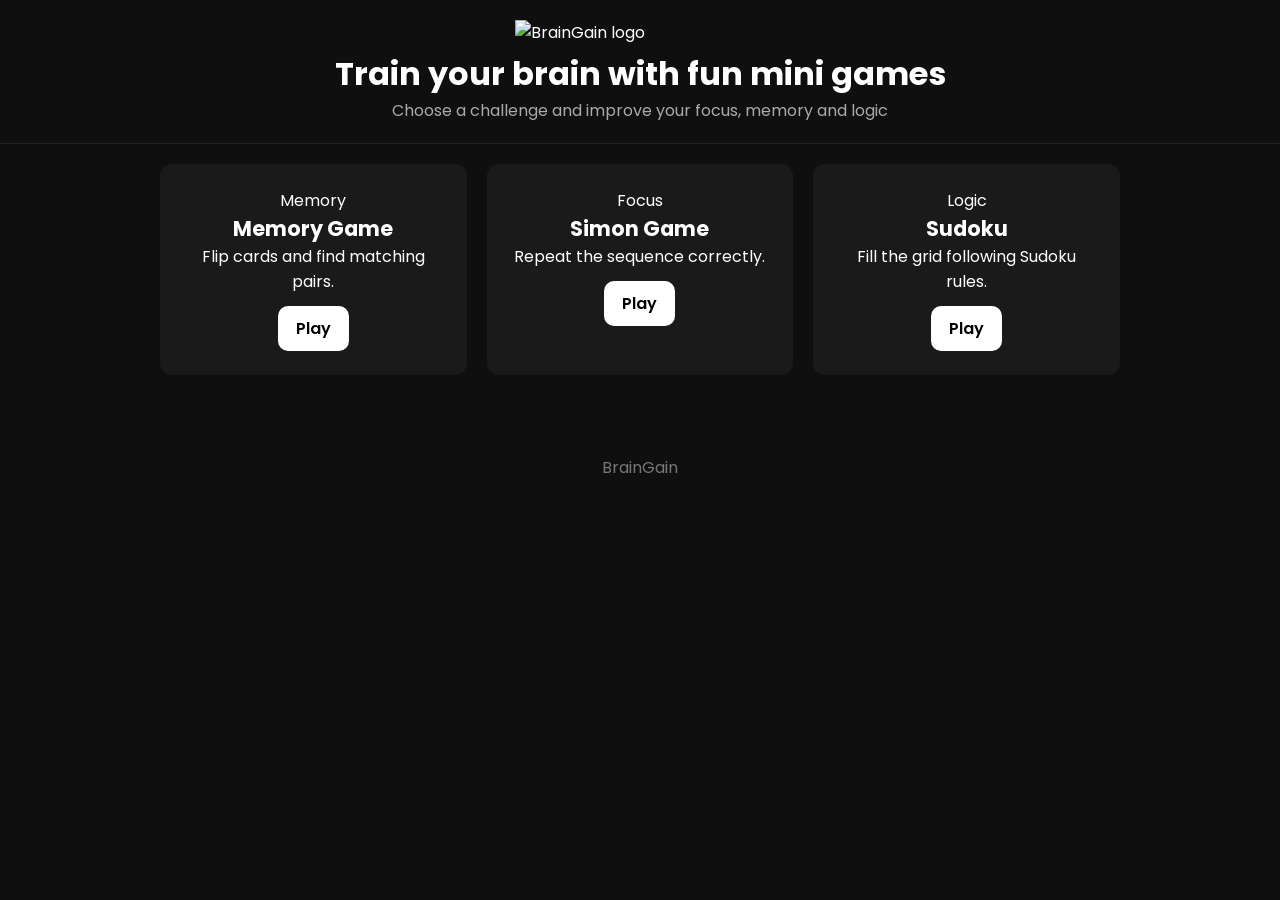
==== index.html @ aabb0043 "Fix typo in slogan text Corrected a typo in the slogan text from 'imrpve' to 'improve'." ====
<!DOCTYPE html>
<html lang="en">
    <head>
        <meta charset="UTF-8">
        <meta name="viewport" content="width=device-width, initial-scale=1.0">
        <title>BrainGain</title>

        <!--CSS-->
        <link rel="stylesheet" href="styles.css">

        <!--PWA-->
        <link rel="manifest" href="manifest.json">  
    </head>
    <body>
        <header class="header">
            <img src="images/logo.png" class="logo-img" alt="BrainGain logo">
            <h1 class="hero-title"> Train your brain with fun mini games </h1>
            <p class="slogan"> Choose a challenge and improve your focus, memory and logic </p>
        </header>

    

        <main class="container">

            <section class="card">
            <span class="tag">Memory</span>
            <h2>Memory Game</h2>
            <p>Flip cards and find matching pairs.</p>
            <a href="memory/memory.html" class="play-btn">Play</a>
        </section>

        <section class="card">
            <span class="tag">Focus</span>
            <h2>Simon Game</h2>
            <p>Repeat the sequence correctly.</p>
            <a href="simon/simon.html" class="play-btn">Play</a>
        </section>

        <section class="card">
            <span class="tag">Logic</span>
            <h2>Sudoku</h2>
            <p>Fill the grid following Sudoku rules.</p>
            <a href="sudoku/sudoku.html" class="play-btn">Play</a>
        </section>

        </main>

        <footer class="footer">
            <p>BrainGain</p>
        </footer>

        <script>
        if ('serviceWorker' in navigator) {
            navigator.serviceWorker.register('service-worker.js');
        }
        </script>


        <script>
        window.addEventListener('load', () => {
            document.body.classList.add('loaded');
        });    
        </script>

    </body>
</html>
---- styles.css ----
@import url('https://fonts.googleapis.com/css2?family=Poppins:wght@300;400;600&display=swap');

* {
    margin: 0;
    padding: 0;
    box-sizing: border-box;
}

body {
    font-family: 'Poppins', sans-serif;
    background: #0f0f0f;
    color: #ffffff;
    opacity: 0;
}

.header {
    width: 100%;
    padding: 20px 0;
    display: flex;
    flex-direction: column;
    justify-content: center;
    align-items: center;
    border-bottom: 1px solid #222;
}

.logo-img {
    width: 250px;
    margin-bottom: 5px;
}

.slogan {
    color: #aaa;
}


.container {
    display: grid;
    grid-template-columns: repeat(auto-fit, minmax(250px, 1fr));
    gap: 20px;
    padding: 20px;
    max-width: 1000px;
    margin: auto;
}

.card {
    background: #1a1a1a;
    border-radius: 12px;
    padding: 1.5rem;
    text-align: center;
    transition: 0.3s;
    opacity: 0;
    transform: translateY(10px);
    box-shadow: 0 0 0 rgba(0,0,0,0);
}

.card h2 {
    font-size: 1.2rem;
}

.card:hover {
    transform: translateY(0);
    background: #222;
    box-shadow: 0 0px 15px rgba(255,255,255,0.1);
}

.card-link {
    text-decoration: none;
    color:#aaa;
}

.card-link:hover h2 {
    color: #ccc;
    font-size: 1.4rem;
}

.play-btn {
  display: inline-block;
  margin-top: 12px;
  padding: 10px 18px;
  background: #ffffff;
  color: #000000;
  text-decoration: none;
  border-radius: 10px;
  font-weight: 600;
  transition: 0.3s ease;
}

.play-btn:hover {
  background: #d9d9d9;
  transform: translateY(-2px);
}

.badge {
    display: inline-block;
    margin-top: 10px;
    padding: 5px 10px;
    background: white;
    color: black;
    border-radius: 8px;
    font-size: 0.8rem;
}

.footer {
    text-align: center;
    margin-top: 40px;
    padding: 20px;
    display:flex;
    flex-direction: column;
    align-items:center;
    gap: 8px;
    color: #777;
}


body.loaded {
    opacity: 1;
    transition: opacity 0.6s ease;
}


body.loaded .card {
    opacity: 1;
    transform: translateY(0);
    transition: 0.6s ease;
}


body.loaded .card:nth-child(1) {transition-delay: 0.2s; }
body.loaded .card:nth-child(2) {transition-delay: 0.4s; }
body.loaded .card:nth-child(3) {transition-delay: 0.6s; }

/* ===== NAVBAR ===== */
.nav {
  position: sticky;
  top: 0;
  z-index: 1000;
  background: rgba(10, 10, 10, 0.92);
  backdrop-filter: blur(10px);
  -webkit-backdrop-filter: blur(10px);
  display: flex;
  justify-content: space-between;
  align-items: center;
  padding: 10px 16px;
  border-bottom: 1px solid #2a2a2a;
  margin-bottom: 20px;
}

/* left side (logo) */
.nav-left {
  display: flex;
  align-items: center;
  gap: 8px;
}

.nav-logo {
  width: 28px;
  height: 28px;
}

.nav-title {
  font-weight: 600;
  font-size: 1rem;
  color: #ffffff;
}

/* links */
.nav-links {
  display: flex;
  gap: 16px;
  flex-wrap: wrap;
}

.nav a {
  text-decoration: none;
  color: #bbbbbb;
  font-weight: 500;
  font-size: 0.95rem;
  padding: 6px 10px;
  border-radius: 6px;
  position: relative;
  transition: 0.25s ease;
}

.nav a:hover {
  color: #ffffff;
  background: #1f1f1f;
}

/* underline animation */
.nav a::after {
  content: "";
  position: absolute;
  left: 8px;
  bottom: 2px;
  width: calc(100% - 16px);
  height: 2px;
  background: #ffffff;
  transform: scaleX(0);
  transform-origin: left;
  transition: transform 0.25s ease;
}

.nav a:hover::after,
.nav a.active::after {
  transform: scaleX(1);
}

.nav a.active {
  color: #ffffff;
}

/* mobile */
@media (max-width: 600px) {
  .nav {
    flex-direction: column;
    gap: 8px;
  }

  .nav-links {
    justify-content: center;
  }
}


/*phones*/
@media (max-width: 480px) {
    body {
        padding: 0.5rem;

    }
    .logo-img {
        width: 160px;
    }

    .container {
        padding: 10px;
        gap: 15px;
    }

    .card {
        padding: 1rem;
    }

    .card h2 {
        font-size: 1.1rem;
    }

    .badge {
        font-size: 0.75rem;
        padding: 4px 8px;
    }
}

/*tablets*/
@media (max-width: 900px) and (min-width: 481px) {
    .container {
        padding: 15px;
        gap: 18px;
        max-width: 900px;
    }

    .card {
        padding: 1.2rem;
    }

    .card h2 {
        font-size: 1.2rem;
    }
}

/*desktop scaling*/
@media (min-width: 901px) {
    .card h2 {
        font-size: 1.3rem;
    }
}
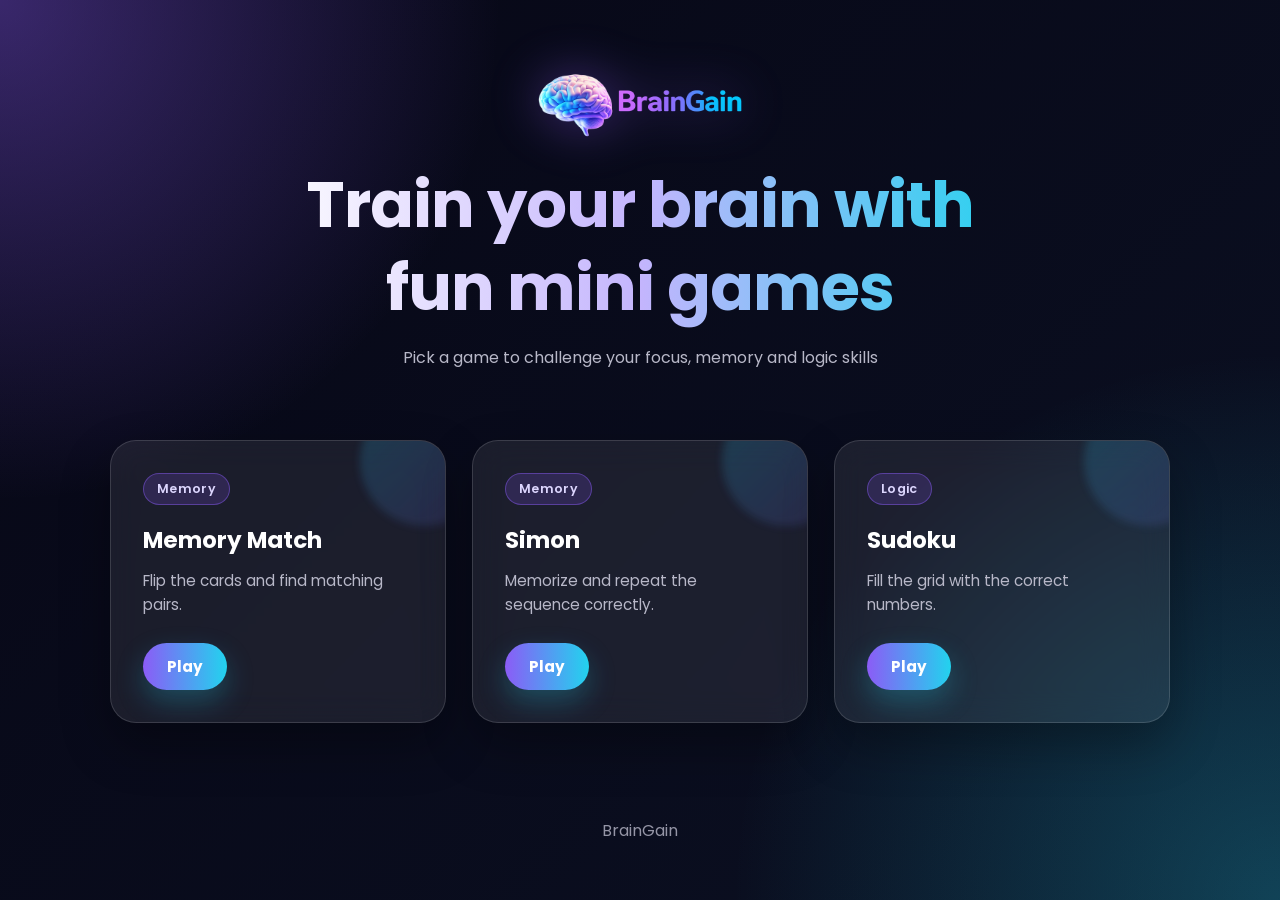
==== commit 40d2b21f: "Merge branch 'main' of BrainGain" ====
--- a/index.html
+++ b/index.html
@@ -14,32 +14,30 @@
     <body>
         <header class="header">
             <img src="images/logo.png" class="logo-img" alt="BrainGain logo">
-            <h1 class="hero-title"> Train your brain with fun mini games </h1>
-            <p class="slogan"> Choose a challenge and improve your focus, memory and logic </p>
-        </header>
-
-    
+            <h1 class="hero-title"> Train your brain with fun mini games</h1>
+            <p class="slogan">Pick a game to challenge your focus, memory and logic skills</p>
+				</header>
 
         <main class="container">
 
             <section class="card">
             <span class="tag">Memory</span>
-            <h2>Memory Game</h2>
-            <p>Flip cards and find matching pairs.</p>
+            <h2>Memory Match</h2>
+            <p>Flip the cards and find matching pairs.</p>
             <a href="memory/memory.html" class="play-btn">Play</a>
         </section>
 
         <section class="card">
-            <span class="tag">Focus</span>
-            <h2>Simon Game</h2>
-            <p>Repeat the sequence correctly.</p>
+            <span class="tag">Memory</span>
+            <h2>Simon</h2>
+            <p>Memorize and repeat the sequence correctly.</p>
             <a href="simon/simon.html" class="play-btn">Play</a>
         </section>
 
         <section class="card">
             <span class="tag">Logic</span>
             <h2>Sudoku</h2>
-            <p>Fill the grid following Sudoku rules.</p>
+            <p>Fill the grid with the correct numbers.</p>
             <a href="sudoku/sudoku.html" class="play-btn">Play</a>
         </section>
 
--- a/styles.css
+++ b/styles.css
@@ -1,4 +1,15 @@
-@import url('https://fonts.googleapis.com/css2?family=Poppins:wght@300;400;600&display=swap');
+@import url('https://fonts.googleapis.com/css2?family=Poppins:wght@300;400;500;600;700&display=swap');
+
+:root {
+    --bg: #070716;
+    --card-bg: rgba(255, 255, 255, 0.08);
+    --card-border: rgba(255, 255, 255, 0.14);
+    --text: #ffffff;
+    --muted: #b8b8c8;
+    --purple: #8b5cf6;
+    --cyan: #22d3ee;
+    --pink: #ec4899;
+}
 
 * {
     margin: 0;
@@ -7,270 +18,280 @@
 }
 
 body {
+    min-height: 100vh;
     font-family: 'Poppins', sans-serif;
-    background: #0f0f0f;
-    color: #ffffff;
-    opacity: 0;
-}
-
+    color: var(--text);
+    background:
+        radial-gradient(circle at top left, rgba(139, 92, 246, 0.38), transparent 32%),
+        radial-gradient(circle at bottom right, rgba(34, 211, 238, 0.26), transparent 35%),
+        linear-gradient(135deg, #070716 0%, #0b1022 100%);
+}
+
+/* HEADER */
 .header {
     width: 100%;
-    padding: 20px 0;
+    padding: 55px 20px 35px;
     display: flex;
     flex-direction: column;
     justify-content: center;
     align-items: center;
-    border-bottom: 1px solid #222;
+    text-align: center;
 }
 
 .logo-img {
-    width: 250px;
-    margin-bottom: 5px;
+    width: 220px;
+    margin-bottom: 16px;
+    filter: drop-shadow(0 0 25px rgba(139, 92, 246, 0.45));
+}
+
+.hero-title {
+    max-width: 760px;
+    font-size: clamp(2rem, 5vw, 4rem);
+    line-height: 1.3;
+    font-weight: 700;
+    letter-spacing: -1px;
+    background: linear-gradient(90deg, #ffffff, #c4b5fd, #22d3ee);
+    -webkit-background-clip: text;
+    background-clip: text;
+    -webkit-text-fill-color: transparent;
+    color: transparent;
 }
 
 .slogan {
-    color: #aaa;
-}
-
-
+    margin-top: 16px;
+    max-width: 620px;
+    color: var(--muted);
+    font-size: 1rem;
+}
+
+/* CARDS CONTAINER */
 .container {
     display: grid;
-    grid-template-columns: repeat(auto-fit, minmax(250px, 1fr));
-    gap: 20px;
-    padding: 20px;
-    max-width: 1000px;
-    margin: auto;
-}
-
+    grid-template-columns: repeat(auto-fit, minmax(260px, 1fr));
+    gap: 26px;
+    max-width: 1100px;
+    margin: 0 auto;
+    padding: 35px 20px 70px;
+}
+
+/* CARD */
 .card {
-    background: #1a1a1a;
-    border-radius: 12px;
-    padding: 1.5rem;
+    position: relative;
+    overflow: hidden;
+    min-height: 250px;
+    padding: 2rem;
+    border-radius: 26px;
+    background: var(--card-bg);
+    border: 1px solid var(--card-border);
+    backdrop-filter: blur(16px);
+    -webkit-backdrop-filter: blur(16px);
+    box-shadow: 0 22px 50px rgba(0, 0, 0, 0.32);
+    transition: transform 0.3s ease, box-shadow 0.3s ease, border-color 0.3s ease;
+}
+
+.card::before {
+    content: "";
+    position: absolute;
+    inset: 0;
+    background: linear-gradient(135deg, rgba(139, 92, 246, 0.25), transparent 55%);
+    opacity: 0;
+    transition: opacity 0.3s ease;
+}
+
+.card::after {
+    content: "";
+    position: absolute;
+    width: 130px;
+    height: 130px;
+    right: -45px;
+    top: -45px;
+    border-radius: 50%;
+    background: linear-gradient(135deg, rgba(34, 211, 238, 0.35), rgba(139, 92, 246, 0.25));
+    filter: blur(4px);
+    opacity: 0.55;
+}
+
+.card:hover {
+    transform: translateY(-10px);
+    border-color: rgba(139, 92, 246, 0.7);
+    box-shadow: 0 28px 65px rgba(139, 92, 246, 0.22);
+}
+
+.card:hover::before {
+    opacity: 1;
+}
+
+.card h2,
+.card p,
+.card a,
+.card span {
+    position: relative;
+    z-index: 1;
+}
+
+.card h2 {
+    margin-top: 18px;
+    margin-bottom: 12px;
+    font-size: 1.45rem;
+    font-weight: 700;
+}
+
+.card p {
+    color: var(--muted);
+    line-height: 1.6;
+    font-size: 0.95rem;
+}
+
+.tag {
+    display: inline-block;
+    padding: 6px 13px;
+    border-radius: 999px;
+    background: rgba(139, 92, 246, 0.18);
+    color: #ddd6fe;
+    border: 1px solid rgba(139, 92, 246, 0.45);
+    font-size: 0.78rem;
+    font-weight: 600;
+    letter-spacing: 0.3px;
+}
+
+/* BUTTON */
+.play-btn {
+    display: inline-block;
+    margin-top: 25px;
+    padding: 12px 24px;
+    border-radius: 999px;
+    background: linear-gradient(90deg, var(--purple), var(--cyan));
+    color: #ffffff;
+    text-decoration: none;
+    font-weight: 700;
+    font-size: 0.95rem;
+    box-shadow: 0 12px 28px rgba(34, 211, 238, 0.25);
+    transition: transform 0.25s ease, box-shadow 0.25s ease, background 0.25s ease;
+}
+
+.play-btn:hover {
+    transform: translateY(-3px);
+    background: linear-gradient(90deg, var(--cyan), var(--purple));
+    box-shadow: 0 16px 38px rgba(139, 92, 246, 0.38);
+}
+
+/* FOOTER */
+.footer {
     text-align: center;
-    transition: 0.3s;
-    opacity: 0;
-    transform: translateY(10px);
-    box-shadow: 0 0 0 rgba(0,0,0,0);
-}
-
-.card h2 {
-    font-size: 1.2rem;
-}
-
-.card:hover {
-    transform: translateY(0);
-    background: #222;
-    box-shadow: 0 0px 15px rgba(255,255,255,0.1);
-}
+    padding: 25px 20px;
+    color: var(--muted);
+    opacity: 0.8;
+}
+
 
 .card-link {
     text-decoration: none;
-    color:#aaa;
-}
-
-.card-link:hover h2 {
-    color: #ccc;
-    font-size: 1.4rem;
-}
-
-.play-btn {
-  display: inline-block;
-  margin-top: 12px;
-  padding: 10px 18px;
-  background: #ffffff;
-  color: #000000;
-  text-decoration: none;
-  border-radius: 10px;
-  font-weight: 600;
-  transition: 0.3s ease;
-}
-
-.play-btn:hover {
-  background: #d9d9d9;
-  transform: translateY(-2px);
-}
+    color: inherit;
+}
+
 
 .badge {
     display: inline-block;
     margin-top: 10px;
-    padding: 5px 10px;
-    background: white;
-    color: black;
-    border-radius: 8px;
+    padding: 6px 12px;
+    background: rgba(255, 255, 255, 0.12);
+    color: white;
+    border-radius: 999px;
     font-size: 0.8rem;
 }
 
-.footer {
-    text-align: center;
-    margin-top: 40px;
-    padding: 20px;
-    display:flex;
-    flex-direction: column;
-    align-items:center;
-    gap: 8px;
-    color: #777;
-}
-
-
-body.loaded {
-    opacity: 1;
-    transition: opacity 0.6s ease;
-}
-
-
-body.loaded .card {
-    opacity: 1;
-    transform: translateY(0);
-    transition: 0.6s ease;
-}
-
-
-body.loaded .card:nth-child(1) {transition-delay: 0.2s; }
-body.loaded .card:nth-child(2) {transition-delay: 0.4s; }
-body.loaded .card:nth-child(3) {transition-delay: 0.6s; }
-
-/* ===== NAVBAR ===== */
+/* NAVBAR - falls du sie auf anderen Seiten benutzt */
 .nav {
-  position: sticky;
-  top: 0;
-  z-index: 1000;
-  background: rgba(10, 10, 10, 0.92);
-  backdrop-filter: blur(10px);
-  -webkit-backdrop-filter: blur(10px);
-  display: flex;
-  justify-content: space-between;
-  align-items: center;
-  padding: 10px 16px;
-  border-bottom: 1px solid #2a2a2a;
-  margin-bottom: 20px;
-}
-
-/* left side (logo) */
+    position: sticky;
+    top: 0;
+    z-index: 1000;
+    background: rgba(7, 7, 22, 0.78);
+    backdrop-filter: blur(14px);
+    -webkit-backdrop-filter: blur(14px);
+    display: flex;
+    justify-content: space-between;
+    align-items: center;
+    padding: 14px 22px;
+    border-bottom: 1px solid rgba(255, 255, 255, 0.1);
+}
+
 .nav-left {
-  display: flex;
-  align-items: center;
-  gap: 8px;
+    display: flex;
+    align-items: center;
+    gap: 10px;
 }
 
 .nav-logo {
-  width: 28px;
-  height: 28px;
+    width: 32px;
+    height: 32px;
 }
 
 .nav-title {
-  font-weight: 600;
-  font-size: 1rem;
-  color: #ffffff;
-}
-
-/* links */
+    font-weight: 700;
+    color: white;
+}
+
 .nav-links {
-  display: flex;
-  gap: 16px;
-  flex-wrap: wrap;
+    display: flex;
+    gap: 14px;
+    flex-wrap: wrap;
 }
 
 .nav a {
-  text-decoration: none;
-  color: #bbbbbb;
-  font-weight: 500;
-  font-size: 0.95rem;
-  padding: 6px 10px;
-  border-radius: 6px;
-  position: relative;
-  transition: 0.25s ease;
-}
-
-.nav a:hover {
-  color: #ffffff;
-  background: #1f1f1f;
-}
-
-/* underline animation */
-.nav a::after {
-  content: "";
-  position: absolute;
-  left: 8px;
-  bottom: 2px;
-  width: calc(100% - 16px);
-  height: 2px;
-  background: #ffffff;
-  transform: scaleX(0);
-  transform-origin: left;
-  transition: transform 0.25s ease;
-}
-
-.nav a:hover::after,
-.nav a.active::after {
-  transform: scaleX(1);
-}
-
+    text-decoration: none;
+    color: var(--muted);
+    font-weight: 500;
+    padding: 7px 12px;
+    border-radius: 999px;
+    transition: 0.25s ease;
+}
+
+.nav a:hover,
 .nav a.active {
-  color: #ffffff;
-}
-
-/* mobile */
+    color: white;
+    background: rgba(255, 255, 255, 0.1);
+}
+
+/* MOBILE */
 @media (max-width: 600px) {
-  .nav {
-    flex-direction: column;
-    gap: 8px;
-  }
-
-  .nav-links {
-    justify-content: center;
-  }
-}
-
-
-/*phones*/
-@media (max-width: 480px) {
-    body {
-        padding: 0.5rem;
-
-    }
+    .header {
+        padding: 42px 16px 25px;
+    }
+
     .logo-img {
-        width: 160px;
+        width: 155px;
+    }
+
+    .hero-title {
+        font-size: 2rem;
+    }
+
+    .slogan {
+        font-size: 0.9rem;
     }
 
     .container {
-        padding: 10px;
-        gap: 15px;
+        grid-template-columns: 1fr;
+        padding: 25px 15px 55px;
+        gap: 18px;
     }
 
     .card {
-        padding: 1rem;
+        min-height: 220px;
+        padding: 1.5rem;
+        border-radius: 22px;
     }
 
     .card h2 {
-        font-size: 1.1rem;
-    }
-
-    .badge {
-        font-size: 0.75rem;
-        padding: 4px 8px;
-    }
-}
-
-/*tablets*/
-@media (max-width: 900px) and (min-width: 481px) {
-    .container {
-        padding: 15px;
-        gap: 18px;
-        max-width: 900px;
-    }
-
-    .card {
-        padding: 1.2rem;
-    }
-
-    .card h2 {
-        font-size: 1.2rem;
-    }
-}
-
-/*desktop scaling*/
-@media (min-width: 901px) {
-    .card h2 {
-        font-size: 1.3rem;
-    }
-}
+        font-size: 1.25rem;
+    }
+
+    .nav {
+        flex-direction: column;
+        gap: 10px;
+    }
+
+    .nav-links {
+        justify-content: center;
+    }
+}
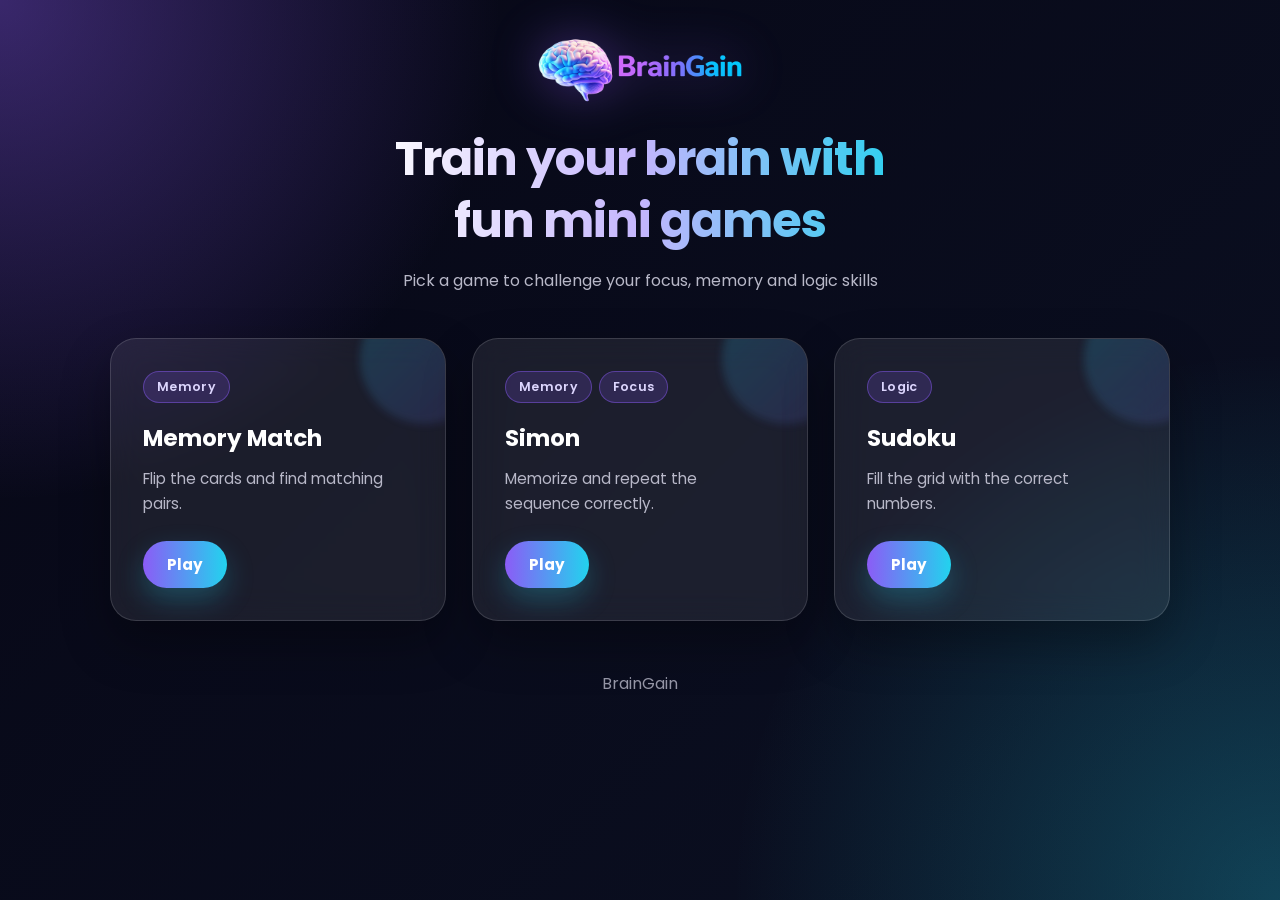
==== commit 4d0efc2d: "Optimize homepage for not having to scroll" ====
--- a/index.html
+++ b/index.html
@@ -28,7 +28,8 @@
         </section>
 
         <section class="card">
-            <span class="tag">Memory</span>
+						<span class="tag">Memory</span>
+						<span class="tag">Focus</span>
             <h2>Simon</h2>
             <p>Memorize and repeat the sequence correctly.</p>
             <a href="simon/simon.html" class="play-btn">Play</a>
--- a/styles.css
+++ b/styles.css
@@ -30,7 +30,7 @@
 /* HEADER */
 .header {
     width: 100%;
-    padding: 55px 20px 35px;
+    padding: 20px;
     display: flex;
     flex-direction: column;
     justify-content: center;
@@ -45,8 +45,8 @@
 }
 
 .hero-title {
-    max-width: 760px;
-    font-size: clamp(2rem, 5vw, 4rem);
+    max-width: 550px;
+    font-size: clamp(2rem, 5vw, 3rem);
     line-height: 1.3;
     font-weight: 700;
     letter-spacing: -1px;
@@ -71,7 +71,7 @@
     gap: 26px;
     max-width: 1100px;
     margin: 0 auto;
-    padding: 35px 20px 70px;
+    padding: 25px 20px 25px;
 }
 
 /* CARD */
@@ -146,6 +146,7 @@
     display: inline-block;
     padding: 6px 13px;
     border-radius: 999px;
+		margin-right: 3px;
     background: rgba(139, 92, 246, 0.18);
     color: #ddd6fe;
     border: 1px solid rgba(139, 92, 246, 0.45);
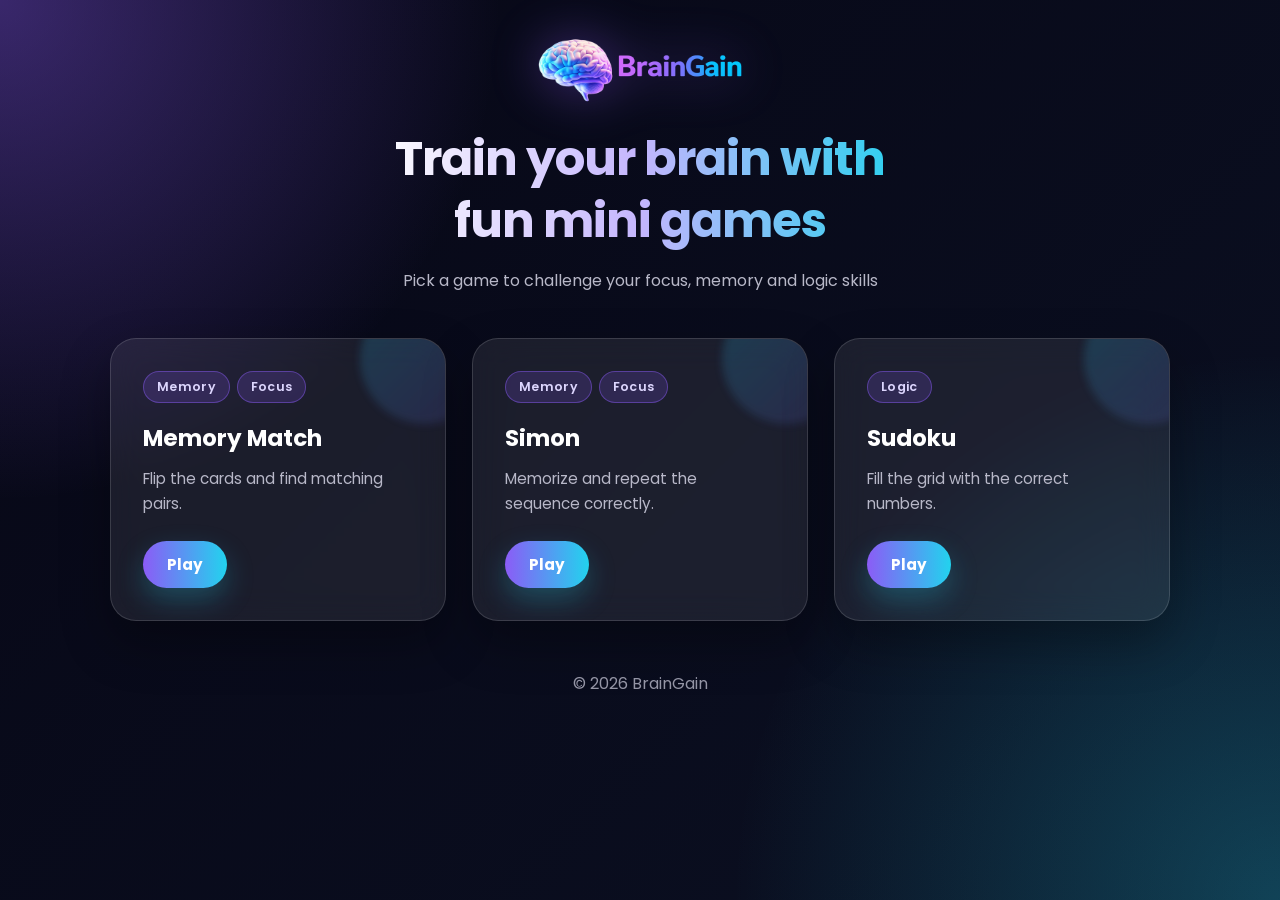
==== commit a22f861f: "Fix inconsistencies" ====
--- a/index.html
+++ b/index.html
@@ -1,65 +1,62 @@
-<!DOCTYPE html>
+<!doctype html>
 <html lang="en">
-    <head>
-        <meta charset="UTF-8">
-        <meta name="viewport" content="width=device-width, initial-scale=1.0">
-        <title>BrainGain</title>
+  <head>
+    <meta charset="UTF-8" />
+    <meta name="viewport" content="width=device-width, initial-scale=1.0" />
+    <title>BrainGain</title>
 
-        <!--CSS-->
-        <link rel="stylesheet" href="styles.css">
+    <!--CSS-->
+    <link rel="stylesheet" href="styles.css" />
+		
+    <!--PWA-->
+    <link rel="manifest" href="manifest.json" />
+  </head>
+  <body>
+    <header class="header">
+      <img src="images/logo.png" class="logo-img" alt="BrainGain logo" />
+      <h1 class="hero-title">Train your brain with fun mini games</h1>
+      <p class="slogan">Pick a game to challenge your focus, memory and logic skills</p>
+    </header>
 
-        <!--PWA-->
-        <link rel="manifest" href="manifest.json">  
-    </head>
-    <body>
-        <header class="header">
-            <img src="images/logo.png" class="logo-img" alt="BrainGain logo">
-            <h1 class="hero-title"> Train your brain with fun mini games</h1>
-            <p class="slogan">Pick a game to challenge your focus, memory and logic skills</p>
-				</header>
+    <main class="container">
+      <section class="card">
+        <span class="tag">Memory</span>
+				<span class="tag">Focus</span>
+        <h2>Memory Match</h2>
+        <p>Flip the cards and find matching pairs.</p>
+        <a href="memory/memory.html" class="play-btn">Play</a>
+      </section>
 
-        <main class="container">
+      <section class="card">
+        <span class="tag">Memory</span>
+        <span class="tag">Focus</span>
+        <h2>Simon</h2>
+        <p>Memorize and repeat the sequence correctly.</p>
+        <a href="simon/simon.html" class="play-btn">Play</a>
+      </section>
 
-            <section class="card">
-            <span class="tag">Memory</span>
-            <h2>Memory Match</h2>
-            <p>Flip the cards and find matching pairs.</p>
-            <a href="memory/memory.html" class="play-btn">Play</a>
-        </section>
+      <section class="card">
+        <span class="tag">Logic</span>
+        <h2>Sudoku</h2>
+        <p>Fill the grid with the correct numbers.</p>
+        <a href="sudoku/sudoku.html" class="play-btn">Play</a>
+      </section>
+    </main>
 
-        <section class="card">
-						<span class="tag">Memory</span>
-						<span class="tag">Focus</span>
-            <h2>Simon</h2>
-            <p>Memorize and repeat the sequence correctly.</p>
-            <a href="simon/simon.html" class="play-btn">Play</a>
-        </section>
+    <footer class="footer">
+      <p>&copy; 2026 BrainGain</p>
+    </footer>
 
-        <section class="card">
-            <span class="tag">Logic</span>
-            <h2>Sudoku</h2>
-            <p>Fill the grid with the correct numbers.</p>
-            <a href="sudoku/sudoku.html" class="play-btn">Play</a>
-        </section>
+    <script>
+      if ("serviceWorker" in navigator) {
+        navigator.serviceWorker.register("service-worker.js");
+      }
+    </script>
 
-        </main>
-
-        <footer class="footer">
-            <p>BrainGain</p>
-        </footer>
-
-        <script>
-        if ('serviceWorker' in navigator) {
-            navigator.serviceWorker.register('service-worker.js');
-        }
-        </script>
-
-
-        <script>
-        window.addEventListener('load', () => {
-            document.body.classList.add('loaded');
-        });    
-        </script>
-
-    </body>
-</html>
+    <script>
+      window.addEventListener("load", () => {
+        document.body.classList.add("loaded");
+      });
+    </script>
+  </body>
+</html>
--- a/styles.css
+++ b/styles.css
@@ -1,298 +1,505 @@
 @import url('https://fonts.googleapis.com/css2?family=Poppins:wght@300;400;500;600;700&display=swap');
 
 :root {
-    --bg: #070716;
-    --card-bg: rgba(255, 255, 255, 0.08);
-    --card-border: rgba(255, 255, 255, 0.14);
-    --text: #ffffff;
-    --muted: #b8b8c8;
-    --purple: #8b5cf6;
-    --cyan: #22d3ee;
-    --pink: #ec4899;
+	--bg: #070716;
+	--card-bg: rgba(255, 255, 255, 0.08);
+	--card-border: rgba(255, 255, 255, 0.14);
+	--text: #ffffff;
+	--muted: #b8b8c8;
+	--purple: #8b5cf6;
+	--cyan: #22d3ee;
+	--pink: #ec4899;
 }
 
 * {
-    margin: 0;
-    padding: 0;
-    box-sizing: border-box;
-}
-
+	margin: 0;
+	padding: 0;
+	box-sizing: border-box;
+}
+
+html,
 body {
-    min-height: 100vh;
-    font-family: 'Poppins', sans-serif;
-    color: var(--text);
-    background:
-        radial-gradient(circle at top left, rgba(139, 92, 246, 0.38), transparent 32%),
-        radial-gradient(circle at bottom right, rgba(34, 211, 238, 0.26), transparent 35%),
-        linear-gradient(135deg, #070716 0%, #0b1022 100%);
+	width: 100dvw;
+	min-height: 100dvh;
+	overflow-x: hidden;
+}
+
+body {
+	font-family: 'Poppins', sans-serif;
+	color: var(--text);
+	background:
+		radial-gradient(circle at top left, rgba(139, 92, 246, 0.38), transparent 32%),
+		radial-gradient(circle at bottom right, rgba(34, 211, 238, 0.26), transparent 35%),
+		linear-gradient(135deg, #070716 0%, #0b1022 100%);
 }
 
 /* HEADER */
+
 .header {
-    width: 100%;
-    padding: 20px;
-    display: flex;
-    flex-direction: column;
-    justify-content: center;
-    align-items: center;
-    text-align: center;
+	width: 100%;
+	padding: 20px;
+	display: flex;
+	flex-direction: column;
+	justify-content: center;
+	align-items: center;
+	text-align: center;
 }
 
 .logo-img {
-    width: 220px;
-    margin-bottom: 16px;
-    filter: drop-shadow(0 0 25px rgba(139, 92, 246, 0.45));
+	width: 220px;
+	margin-bottom: 16px;
+	filter: drop-shadow(0 0 25px rgba(139, 92, 246, 0.45));
 }
 
 .hero-title {
-    max-width: 550px;
-    font-size: clamp(2rem, 5vw, 3rem);
-    line-height: 1.3;
-    font-weight: 700;
-    letter-spacing: -1px;
-    background: linear-gradient(90deg, #ffffff, #c4b5fd, #22d3ee);
-    -webkit-background-clip: text;
-    background-clip: text;
-    -webkit-text-fill-color: transparent;
-    color: transparent;
+	max-width: 550px;
+	font-size: clamp(2rem, 5vw, 3rem);
+	line-height: 1.3;
+	font-weight: 700;
+	letter-spacing: -1px;
+	background: linear-gradient(90deg, #ffffff, #c4b5fd, #22d3ee);
+	-webkit-background-clip: text;
+	background-clip: text;
+	-webkit-text-fill-color: transparent;
+	color: transparent;
 }
 
 .slogan {
-    margin-top: 16px;
-    max-width: 620px;
-    color: var(--muted);
-    font-size: 1rem;
+	margin-top: 16px;
+	max-width: 620px;
+	color: var(--muted);
+	font-size: 1rem;
+}
+
+/* NAVBAR */
+
+.nav {
+	/*position: sticky;*/
+	top: 0;
+	z-index: 1000;
+	background: rgba(7, 7, 22, 0.78);
+	backdrop-filter: blur(14px);
+	-webkit-backdrop-filter: blur(14px);
+	display: flex;
+	justify-content: space-between;
+	align-items: center;
+	padding: 12px 20px;
+	border-bottom: 1px solid rgba(255, 255, 255, 0.1);
+}
+
+.nav-left {
+	display: flex;
+	align-items: center;
+	gap: 10px;
+}
+
+.nav-logo {
+	width: 32px;
+	height: 32px;
+}
+
+.nav-brand-logo {
+	height: 56px;
+	width: auto;
+	display: block;
+	margin: -10px 0px;
+}
+
+.nav-title {
+	font-weight: 700;
+	color: white;
+}
+
+.nav-links {
+	display: flex;
+	gap: 14px;
+	flex-wrap: wrap;
+}
+
+.nav a {
+	text-decoration: none;
+	color: var(--muted);
+	font-weight: 500;
+	padding: 12px;
+	border-radius: 20px;
+	transition: 0.25s ease;
+}
+
+.nav a:hover,
+.nav a.active {
+	color: white;
+	background: rgba(255, 255, 255, 0.1);
+}
+
+/* GAME PAGE */
+
+.game-page {
+	min-height: calc(100dvh - 65px);
+	padding: 55px 20px 90px;
+	display: flex;
+	justify-content: center;
+	align-items: flex-start;
+}
+
+.mode-label {
+	margin: 0 0 12px;
+	color: var(--muted);
+	font-size: 0.9rem;
+	font-weight: 700;
+}
+
+/* BUTTONS */
+
+.difficulty-buttons, .action-buttons {
+	display: flex;
+	justify-content: center;
+	flex-wrap: wrap;
+	margin: 22px 0 20px;
+	gap: 12px;
+}
+
+.level-btn,
+#restartBtn,
+.primary-btn,
+.secondary-btn {
+	border: none;
+	outline: none;
+	padding: 11px 22px;
+	border-radius: 999px;
+	background: rgba(255, 255, 255, 0.92);
+	color: #070716;
+	font-weight: 600;
+	cursor: pointer;
+	transition: 0.25s ease;
+	font-family: 'Poppins', sans-serif;
+}
+
+.level-btn:hover,
+#restartBtn:hover,
+.primary-btn:hover,
+.secondary-btn:hover {
+	transform: translateY(-2px);
+	background: linear-gradient(90deg, var(--purple), var(--cyan));
+	color: #ffffff;
+	box-shadow: 0 12px 28px rgba(34, 211, 238, 0.25);
+}
+
+.level-btn.active {
+	color: #ffffff;
+	background: linear-gradient(90deg, var(--purple), var(--cyan));
+}
+
+/* INFO */
+
+.level-info {
+	min-height: 24px;
+	margin-bottom: 16px;
+	color: #cccccc;
+	font-size: 0.95rem;
+}
+
+.game-info {
+	margin: 8px 0 24px;
+	display: flex;
+	justify-content: center;
+	align-items: center;
+	gap: 16px;
+	flex-wrap: wrap;
+}
+
+.game-info span, .message {
+	background: rgba(255, 255, 255, 0.08);
+	border: 1px solid var(--card-border);
+	color: #ffffff;
+	padding: 10px 14px;
+	border-radius: 16px;
+	font-weight: 600;
+}
+
+.message {
+	margin-top: 24px;
+	padding: 16px 18px;
+	border-radius: 12px;
+	background: #111111;
+	border: 1px solid #333333;
+}
+
+/* GAME CARD */
+
+.game-card {
+	width: 100%;
+	max-width: 1000px;
+	padding: 40px 30px 50px;
+	border-radius: 26px;
+	background: var(--card-bg);
+	border: 1px solid var(--card-border);
+	backdrop-filter: blur(16px);
+	-webkit-backdrop-filter: blur(16px);
+	box-shadow: 0 22px 50px rgba(0, 0, 0, 0.32);
+	text-align: center;
+	position: relative;
+	overflow: hidden;
+}
+
+.game-card::after {
+	content: "";
+	position: absolute;
+	width: 180px;
+	height: 180px;
+	right: -60px;
+	top: -60px;
+	border-radius: 50%;
+	background: linear-gradient(135deg,
+			rgba(34, 211, 238, 0.35),
+			rgba(139, 92, 246, 0.25));
+	filter: blur(8px);
+	opacity: 0.6;
+}
+
+.game-card h2 {
+	font-size: clamp(2rem, 4vw, 3rem);
+	font-weight: 700;
+	margin-bottom: 10px;
+	background: linear-gradient(90deg, #ffffff, #c4b5fd, #22d3ee);
+	-webkit-background-clip: text;
+	background-clip: text;
+	-webkit-text-fill-color: transparent;
+}
+
+.game-card p {
+	color: var(--muted);
+	font-size: 1rem;
+}
+
+/* OVERLAY */
+
+.overlay {
+	position: absolute !important;
+	inset: 0;
+	display: flex;
+	align-items: center;
+	justify-content: center;
+	z-index: 20;
+	padding: 20px;
+	background: rgba(7, 7, 22, 0.75);
+	backdrop-filter: blur(8px);
+	-webkit-backdrop-filter: blur(8px);
+	border-radius: 26px;
+}
+
+.overlay-card {
+	width: 100%;
+	max-width: 360px;
+	padding: 28px 22px;
+	text-align: center;
+	background: var(--card-bg);
+	border: 1px solid var(--card-border);
+	border-radius: 22px;
+	box-shadow: 0 22px 50px rgba(0, 0, 0, 0.32);
+}
+
+.overlay-card h3 {
+	margin-bottom: 10px;
+	font-size: 1.6rem;
+	font-weight: 700;
+	background: linear-gradient(90deg, #ffffff, #c4b5fd, #22d3ee);
+	-webkit-background-clip: text;
+	background-clip: text;
+	-webkit-text-fill-color: transparent;
+}
+
+.overlay-card p {
+	color: var(--muted);
+	margin-bottom: 12px;
+}
+
+.hidden {
+	display: none !important;
 }
 
 /* CARDS CONTAINER */
+
 .container {
-    display: grid;
-    grid-template-columns: repeat(auto-fit, minmax(260px, 1fr));
-    gap: 26px;
-    max-width: 1100px;
-    margin: 0 auto;
-    padding: 25px 20px 25px;
+	display: grid;
+	grid-template-columns: repeat(auto-fit, minmax(260px, 1fr));
+	gap: 26px;
+	max-width: 1100px;
+	margin: 0 auto;
+	padding: 25px 20px 25px;
 }
 
 /* CARD */
+
 .card {
-    position: relative;
-    overflow: hidden;
-    min-height: 250px;
-    padding: 2rem;
-    border-radius: 26px;
-    background: var(--card-bg);
-    border: 1px solid var(--card-border);
-    backdrop-filter: blur(16px);
-    -webkit-backdrop-filter: blur(16px);
-    box-shadow: 0 22px 50px rgba(0, 0, 0, 0.32);
-    transition: transform 0.3s ease, box-shadow 0.3s ease, border-color 0.3s ease;
+	position: relative;
+	overflow: hidden;
+	min-height: 250px;
+	padding: 2rem;
+	border-radius: 26px;
+	background: var(--card-bg);
+	border: 1px solid var(--card-border);
+	backdrop-filter: blur(16px);
+	-webkit-backdrop-filter: blur(16px);
+	box-shadow: 0 22px 50px rgba(0, 0, 0, 0.32);
+	transition: transform 0.3s ease, box-shadow 0.3s ease, border-color 0.3s ease;
 }
 
 .card::before {
-    content: "";
-    position: absolute;
-    inset: 0;
-    background: linear-gradient(135deg, rgba(139, 92, 246, 0.25), transparent 55%);
-    opacity: 0;
-    transition: opacity 0.3s ease;
+	content: "";
+	position: absolute;
+	inset: 0;
+	background: linear-gradient(135deg, rgba(139, 92, 246, 0.25), transparent 55%);
+	opacity: 0;
+	transition: opacity 0.3s ease;
 }
 
 .card::after {
-    content: "";
-    position: absolute;
-    width: 130px;
-    height: 130px;
-    right: -45px;
-    top: -45px;
-    border-radius: 50%;
-    background: linear-gradient(135deg, rgba(34, 211, 238, 0.35), rgba(139, 92, 246, 0.25));
-    filter: blur(4px);
-    opacity: 0.55;
+	content: "";
+	position: absolute;
+	width: 130px;
+	height: 130px;
+	right: -45px;
+	top: -45px;
+	border-radius: 50%;
+	background: linear-gradient(135deg, rgba(34, 211, 238, 0.35), rgba(139, 92, 246, 0.25));
+	filter: blur(4px);
+	opacity: 0.55;
 }
 
 .card:hover {
-    transform: translateY(-10px);
-    border-color: rgba(139, 92, 246, 0.7);
-    box-shadow: 0 28px 65px rgba(139, 92, 246, 0.22);
+	transform: translateY(-10px);
+	border-color: rgba(139, 92, 246, 0.7);
+	box-shadow: 0 28px 65px rgba(139, 92, 246, 0.22);
 }
 
 .card:hover::before {
-    opacity: 1;
+	opacity: 1;
 }
 
 .card h2,
 .card p,
 .card a,
-.card span {
-    position: relative;
-    z-index: 1;
+.card span,
+.game-card > * {
+	position: relative;
+	z-index: 1;
 }
 
 .card h2 {
-    margin-top: 18px;
-    margin-bottom: 12px;
-    font-size: 1.45rem;
-    font-weight: 700;
+	margin-top: 18px;
+	margin-bottom: 12px;
+	font-size: 1.45rem;
+	font-weight: 700;
 }
 
 .card p {
-    color: var(--muted);
-    line-height: 1.6;
-    font-size: 0.95rem;
+	color: var(--muted);
+	line-height: 1.6;
+	font-size: 0.95rem;
 }
 
 .tag {
-    display: inline-block;
-    padding: 6px 13px;
-    border-radius: 999px;
-		margin-right: 3px;
-    background: rgba(139, 92, 246, 0.18);
-    color: #ddd6fe;
-    border: 1px solid rgba(139, 92, 246, 0.45);
-    font-size: 0.78rem;
-    font-weight: 600;
-    letter-spacing: 0.3px;
+	display: inline-block;
+	padding: 6px 13px;
+	border-radius: 999px;
+	margin-right: 3px;
+	background: rgba(139, 92, 246, 0.18);
+	color: #ddd6fe;
+	border: 1px solid rgba(139, 92, 246, 0.45);
+	font-size: 0.78rem;
+	font-weight: 600;
+	letter-spacing: 0.3px;
 }
 
 /* BUTTON */
+
 .play-btn {
-    display: inline-block;
-    margin-top: 25px;
-    padding: 12px 24px;
-    border-radius: 999px;
-    background: linear-gradient(90deg, var(--purple), var(--cyan));
-    color: #ffffff;
-    text-decoration: none;
-    font-weight: 700;
-    font-size: 0.95rem;
-    box-shadow: 0 12px 28px rgba(34, 211, 238, 0.25);
-    transition: transform 0.25s ease, box-shadow 0.25s ease, background 0.25s ease;
+	display: inline-block;
+	margin-top: 25px;
+	padding: 12px 24px;
+	border-radius: 999px;
+	background: linear-gradient(90deg, var(--purple), var(--cyan));
+	color: #ffffff;
+	text-decoration: none;
+	font-weight: 700;
+	font-size: 0.95rem;
+	box-shadow: 0 12px 28px rgba(34, 211, 238, 0.25);
+	transition: transform 0.25s ease, box-shadow 0.25s ease, background 0.25s ease;
 }
 
 .play-btn:hover {
-    transform: translateY(-3px);
-    background: linear-gradient(90deg, var(--cyan), var(--purple));
-    box-shadow: 0 16px 38px rgba(139, 92, 246, 0.38);
+	transform: translateY(-3px);
+	background: linear-gradient(90deg, var(--cyan), var(--purple));
+	box-shadow: 0 16px 38px rgba(139, 92, 246, 0.38);
 }
 
 /* FOOTER */
+
 .footer {
-    text-align: center;
-    padding: 25px 20px;
-    color: var(--muted);
-    opacity: 0.8;
+	text-align: center;
+	padding: 25px 20px;
+	color: var(--muted);
+	opacity: 0.8;
 }
 
 
 .card-link {
-    text-decoration: none;
-    color: inherit;
+	text-decoration: none;
+	color: inherit;
 }
 
 
 .badge {
-    display: inline-block;
-    margin-top: 10px;
-    padding: 6px 12px;
-    background: rgba(255, 255, 255, 0.12);
-    color: white;
-    border-radius: 999px;
-    font-size: 0.8rem;
-}
-
-/* NAVBAR - falls du sie auf anderen Seiten benutzt */
-.nav {
-    position: sticky;
-    top: 0;
-    z-index: 1000;
-    background: rgba(7, 7, 22, 0.78);
-    backdrop-filter: blur(14px);
-    -webkit-backdrop-filter: blur(14px);
-    display: flex;
-    justify-content: space-between;
-    align-items: center;
-    padding: 14px 22px;
-    border-bottom: 1px solid rgba(255, 255, 255, 0.1);
-}
-
-.nav-left {
-    display: flex;
-    align-items: center;
-    gap: 10px;
-}
-
-.nav-logo {
-    width: 32px;
-    height: 32px;
-}
-
-.nav-title {
-    font-weight: 700;
-    color: white;
-}
-
-.nav-links {
-    display: flex;
-    gap: 14px;
-    flex-wrap: wrap;
-}
-
-.nav a {
-    text-decoration: none;
-    color: var(--muted);
-    font-weight: 500;
-    padding: 7px 12px;
-    border-radius: 999px;
-    transition: 0.25s ease;
-}
-
-.nav a:hover,
-.nav a.active {
-    color: white;
-    background: rgba(255, 255, 255, 0.1);
+	display: inline-block;
+	margin-top: 10px;
+	padding: 6px 12px;
+	background: rgba(255, 255, 255, 0.12);
+	color: white;
+	border-radius: 999px;
+	font-size: 0.8rem;
 }
 
 /* MOBILE */
+
 @media (max-width: 600px) {
-    .header {
-        padding: 42px 16px 25px;
-    }
-
-    .logo-img {
-        width: 155px;
-    }
-
-    .hero-title {
-        font-size: 2rem;
-    }
-
-    .slogan {
-        font-size: 0.9rem;
-    }
-
-    .container {
-        grid-template-columns: 1fr;
-        padding: 25px 15px 55px;
-        gap: 18px;
-    }
-
-    .card {
-        min-height: 220px;
-        padding: 1.5rem;
-        border-radius: 22px;
-    }
-
-    .card h2 {
-        font-size: 1.25rem;
-    }
-
-    .nav {
-        flex-direction: column;
-        gap: 10px;
-    }
-
-    .nav-links {
-        justify-content: center;
-    }
+	.header {
+		padding: 42px 16px 25px;
+	}
+
+	.logo-img {
+		width: 155px;
+	}
+
+	.hero-title {
+		font-size: 2rem;
+	}
+
+	.slogan {
+		font-size: 0.9rem;
+	}
+
+	.container {
+		grid-template-columns: 1fr;
+		padding: 25px 15px 55px;
+		gap: 18px;
+	}
+
+	.card {
+		min-height: 220px;
+		padding: 1.5rem;
+		border-radius: 22px;
+	}
+
+	.card h2 {
+		font-size: 1.25rem;
+	}
+
+	.nav {
+		flex-direction: column;
+		gap: 10px;
+	}
+
+	.nav-links {
+		justify-content: center;
+	}
 }
